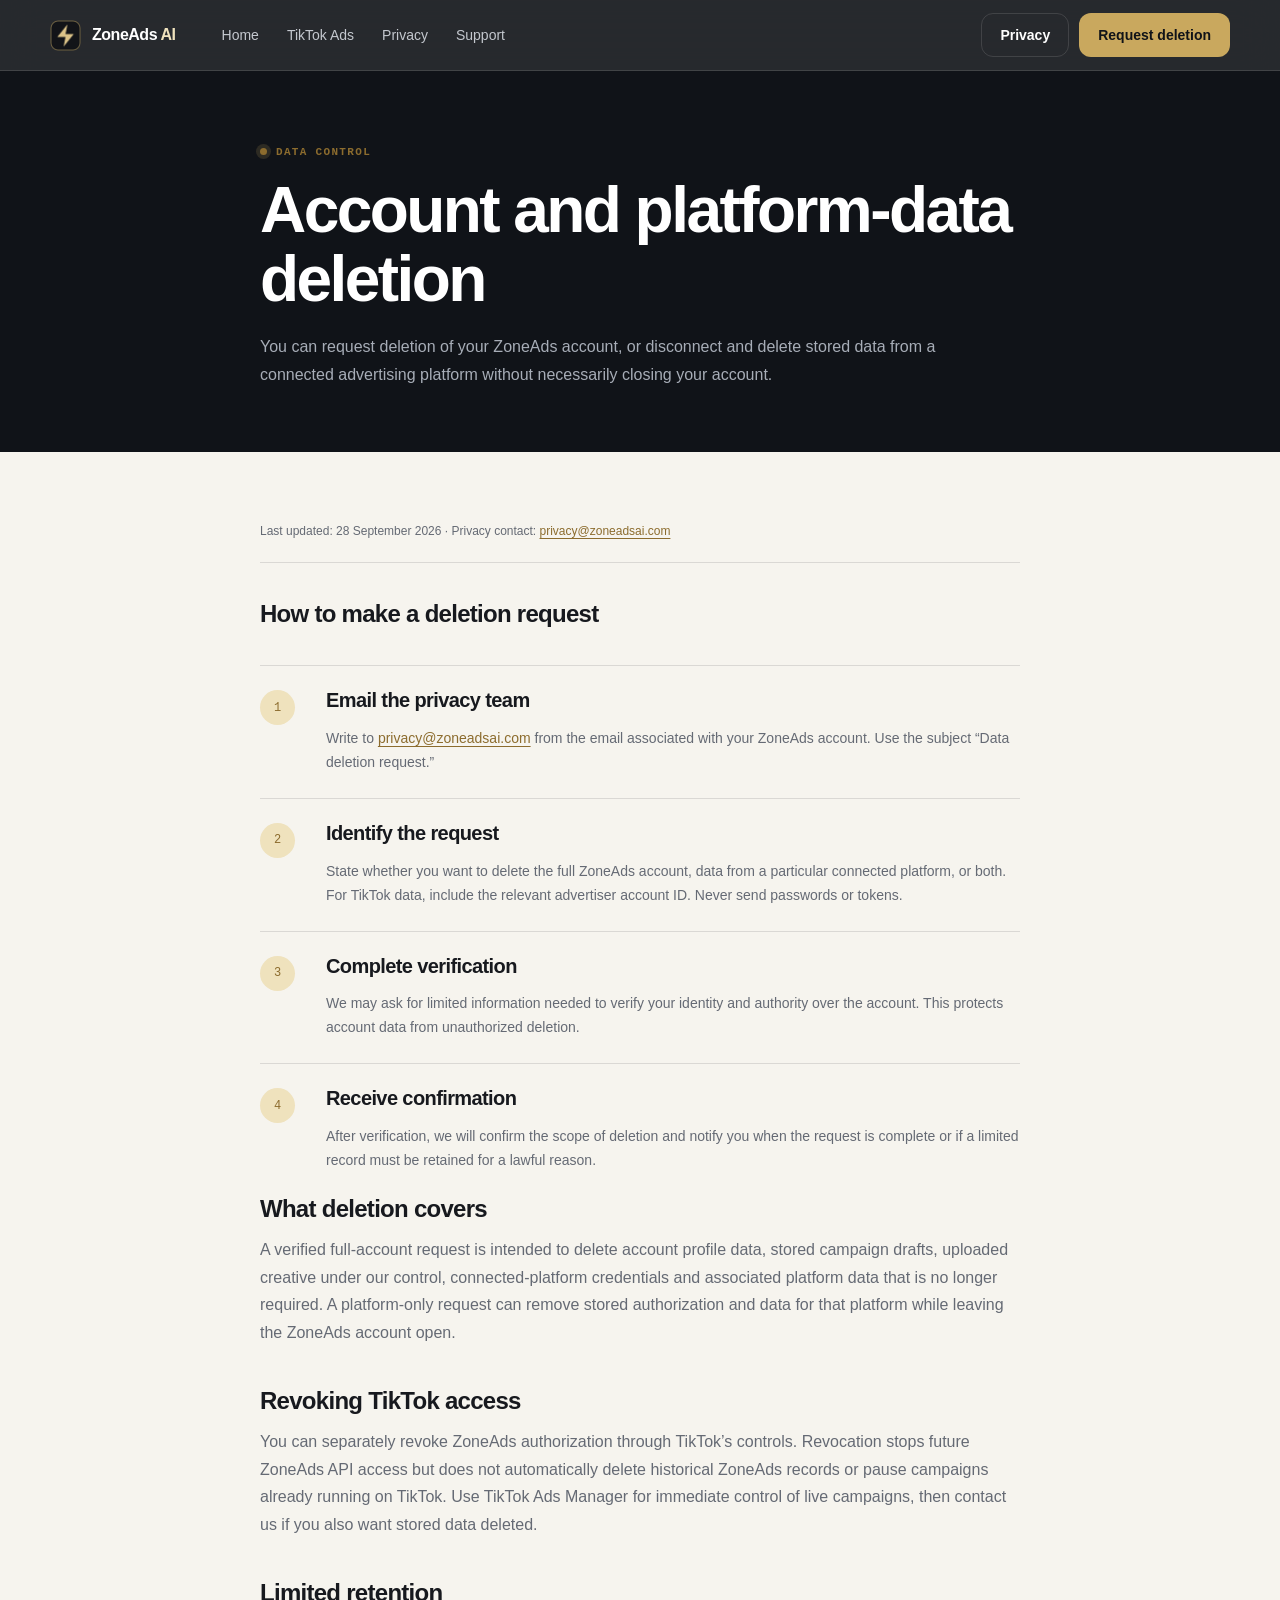
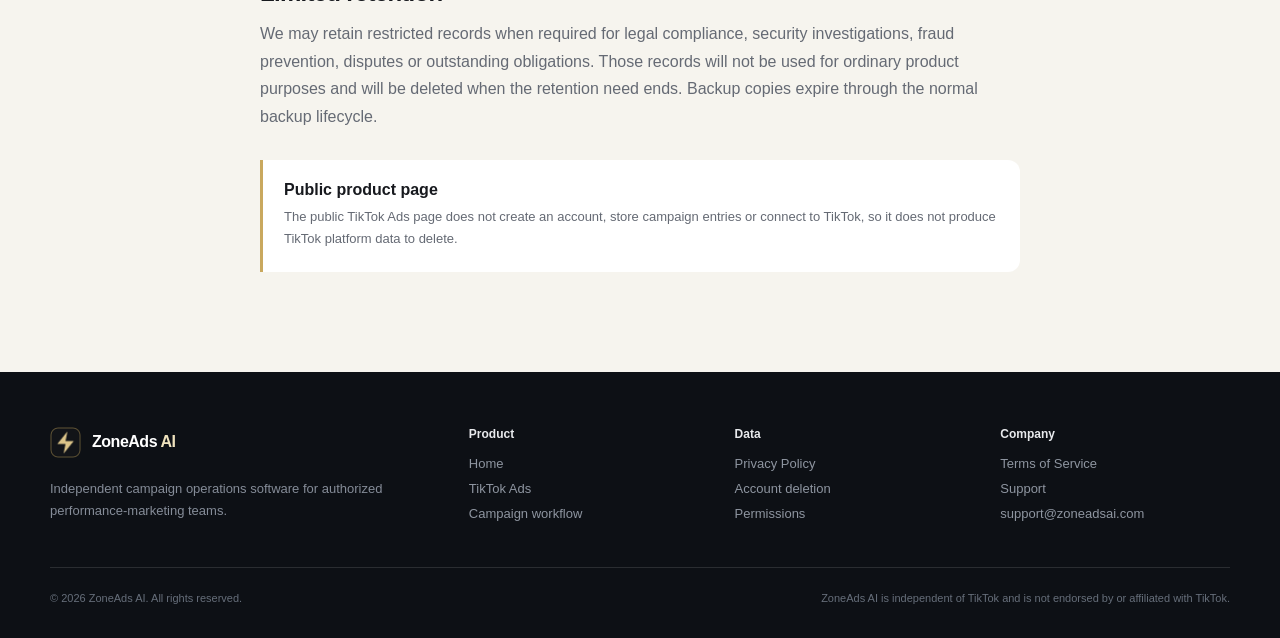
==== account-deletion/index.html @ 2f79654d "Rebuild public site and TikTok Ads integration page" ====
<!doctype html>
<html lang="en">
<head>
  <meta charset="utf-8">
  <meta name="viewport" content="width=device-width, initial-scale=1">
  <meta http-equiv="Content-Security-Policy" content="default-src 'self'; base-uri 'self'; form-action 'self' mailto:; img-src 'self' data:; script-src 'self'; style-src 'self'; font-src 'self'; connect-src 'self'; object-src 'none'; upgrade-insecure-requests">
  <meta name="referrer" content="strict-origin-when-cross-origin">
  <title>Account and platform-data deletion — ZoneAds AI</title>
  <meta name="description" content="Instructions for deleting a ZoneAds AI account or requesting deletion of stored connected advertising-platform data.">
  <link rel="canonical" href="./">
  <link rel="icon" href="../favicon.svg" type="image/svg+xml">
  <link rel="stylesheet" href="../styles.css">
  <script src="../app.js" defer></script>
</head>
<body>
  <a class="skip-link" href="#main">Skip to content</a>
  <header class="site-header"><div class="shell nav-wrap"><a class="brand" href="../"><img src="../logo-64.png" alt="" width="31" height="31"><span>ZoneAds <span class="brand-mark">AI</span></span></a><nav class="main-nav" aria-label="Primary navigation"><a href="../">Home</a><a href="../tiktok-ads/">TikTok Ads</a><a href="../privacy.html">Privacy</a><a href="../support/">Support</a></nav><div class="nav-actions"><a class="button button-ghost" href="../privacy.html">Privacy</a><a class="button button-gold" href="mailto:privacy@zoneadsai.com?subject=Data%20deletion%20request">Request deletion</a></div><button class="menu-button" type="button" aria-label="Open navigation" aria-expanded="false" data-menu-button><span></span></button></div><nav class="mobile-nav" aria-label="Mobile navigation" data-mobile-nav><a href="../">Home</a><a href="../tiktok-ads/">TikTok Ads</a><a href="../privacy.html">Privacy</a><a href="../support/">Support</a><a class="button button-gold" href="mailto:privacy@zoneadsai.com?subject=Data%20deletion%20request">Request deletion</a></nav></header>

  <main id="main">
    <header class="page-hero"><div class="narrow"><span class="eyebrow">Data control</span><h1>Account and platform-data deletion</h1><p>You can request deletion of your ZoneAds account, or disconnect and delete stored data from a connected advertising platform without necessarily closing your account.</p></div></header>
    <section class="legal narrow">
      <div class="legal-meta">Last updated: 28 September 2026 · Privacy contact: <a href="mailto:privacy@zoneadsai.com">privacy@zoneadsai.com</a></div>
      <h2>How to make a deletion request</h2>
      <div class="deletion-steps">
        <div class="deletion-step"><div><h2>Email the privacy team</h2><p>Write to <a href="mailto:privacy@zoneadsai.com?subject=Data%20deletion%20request">privacy@zoneadsai.com</a> from the email associated with your ZoneAds account. Use the subject “Data deletion request.”</p></div></div>
        <div class="deletion-step"><div><h2>Identify the request</h2><p>State whether you want to delete the full ZoneAds account, data from a particular connected platform, or both. For TikTok data, include the relevant advertiser account ID. Never send passwords or tokens.</p></div></div>
        <div class="deletion-step"><div><h2>Complete verification</h2><p>We may ask for limited information needed to verify your identity and authority over the account. This protects account data from unauthorized deletion.</p></div></div>
        <div class="deletion-step"><div><h2>Receive confirmation</h2><p>After verification, we will confirm the scope of deletion and notify you when the request is complete or if a limited record must be retained for a lawful reason.</p></div></div>
      </div>

      <section><h2>What deletion covers</h2><p>A verified full-account request is intended to delete account profile data, stored campaign drafts, uploaded creative under our control, connected-platform credentials and associated platform data that is no longer required. A platform-only request can remove stored authorization and data for that platform while leaving the ZoneAds account open.</p></section>
      <section><h2>Revoking TikTok access</h2><p>You can separately revoke ZoneAds authorization through TikTok’s controls. Revocation stops future ZoneAds API access but does not automatically delete historical ZoneAds records or pause campaigns already running on TikTok. Use TikTok Ads Manager for immediate control of live campaigns, then contact us if you also want stored data deleted.</p></section>
      <section><h2>Limited retention</h2><p>We may retain restricted records when required for legal compliance, security investigations, fraud prevention, disputes or outstanding obligations. Those records will not be used for ordinary product purposes and will be deleted when the retention need ends. Backup copies expire through the normal backup lifecycle.</p></section>
      <div class="callout"><strong>Public product page</strong><p>The public TikTok Ads page does not create an account, store campaign entries or connect to TikTok, so it does not produce TikTok platform data to delete.</p></div>
    </section>
  </main>

  <footer class="site-footer"><div class="shell"><div class="footer-top"><div class="footer-intro"><a class="brand" href="../"><img src="../logo-64.png" alt="" width="31" height="31"><span>ZoneAds <span class="brand-mark">AI</span></span></a><p>Independent campaign operations software for authorized performance-marketing teams.</p></div><div class="footer-col"><strong>Product</strong><a href="../">Home</a><a href="../tiktok-ads/">TikTok Ads</a><a href="../tiktok-ads/#workflow">Campaign workflow</a></div><div class="footer-col"><strong>Data</strong><a href="../privacy.html">Privacy Policy</a><a href="./">Account deletion</a><a href="../tiktok-ads/#permissions">Permissions</a></div><div class="footer-col"><strong>Company</strong><a href="../terms.html">Terms of Service</a><a href="../support/">Support</a><a href="mailto:support@zoneadsai.com">support@zoneadsai.com</a></div></div><div class="footer-bottom"><span>© 2026 ZoneAds AI. All rights reserved.</span><span>ZoneAds AI is independent of TikTok and is not endorsed by or affiliated with TikTok.</span></div></div></footer>
</body>
</html>
---- styles.css ----
:root {
  --ink: #101318;
  --ink-soft: #1a1e25;
  --paper: #f6f4ee;
  --paper-2: #ece9e0;
  --white: #ffffff;
  --text: #17191e;
  --muted: #656a74;
  --muted-dark: #a5aab3;
  --line: rgba(16, 19, 24, 0.12);
  --line-dark: rgba(255, 255, 255, 0.12);
  --gold: #c9a85e;
  --gold-dark: #8c6c2e;
  --gold-pale: #efe2bd;
  --green: #5ba977;
  --green-pale: #ddf2e4;
  --red: #d66f66;
  --radius: 20px;
  --shadow: 0 24px 70px rgba(20, 23, 29, 0.12);
  --sans: Inter, ui-sans-serif, -apple-system, BlinkMacSystemFont, "Segoe UI", sans-serif;
  --mono: "SFMono-Regular", Consolas, "Liberation Mono", monospace;
}

*, *::before, *::after { box-sizing: border-box; }
html { scroll-behavior: smooth; scroll-padding-top: 82px; }
body { margin: 0; min-width: 320px; overflow-x: hidden; background: var(--paper); color: var(--text); font-family: var(--sans); -webkit-font-smoothing: antialiased; }
body.menu-open { overflow: hidden; }
a { color: inherit; text-decoration: none; }
button, input, select, textarea { font: inherit; }
button { color: inherit; }
img { display: block; max-width: 100%; }
p { margin: 0; color: var(--muted); line-height: 1.72; }
h1, h2, h3, h4 { margin: 0; letter-spacing: -0.04em; line-height: 1.08; }
ul, ol { margin: 0; padding: 0; }
.skip-link { position: fixed; left: 16px; top: -80px; z-index: 1000; padding: 10px 14px; border-radius: 10px; background: var(--gold); color: var(--ink); font-weight: 750; }
.skip-link:focus { top: 16px; }
.shell { width: min(1180px, calc(100% - 40px)); margin-inline: auto; }
.narrow { width: min(760px, calc(100% - 40px)); margin-inline: auto; }

.site-header { position: sticky; top: 0; z-index: 50; border-bottom: 1px solid var(--line-dark); background: rgba(16, 19, 24, 0.9); backdrop-filter: blur(18px); }
.nav-wrap { min-height: 70px; display: flex; align-items: center; gap: 30px; }
.brand { display: inline-flex; align-items: center; gap: 11px; color: white; font-weight: 780; letter-spacing: -0.03em; }
.brand img { width: 31px; height: 31px; border-radius: 8px; }
.brand-mark { color: var(--gold-pale); }
.main-nav { display: flex; align-items: center; gap: 28px; margin-left: 16px; }
.main-nav a { color: #c4c8cf; font-size: 14px; transition: color .18s ease; }
.main-nav a:hover, .main-nav a[aria-current="page"] { color: white; }
.nav-actions { margin-left: auto; display: flex; align-items: center; gap: 10px; }
.menu-button { display: none; margin-left: auto; width: 42px; height: 42px; border: 1px solid var(--line-dark); border-radius: 12px; background: transparent; color: white; cursor: pointer; }
.menu-button span, .menu-button::before, .menu-button::after { content: ""; display: block; width: 18px; height: 1px; margin: 4px auto; background: currentColor; transition: transform .18s ease, opacity .18s ease; }
.menu-button[aria-expanded="true"] span { opacity: 0; }
.menu-button[aria-expanded="true"]::before { transform: translateY(5px) rotate(45deg); }
.menu-button[aria-expanded="true"]::after { transform: translateY(-5px) rotate(-45deg); }
.mobile-nav { display: none; }

.button { min-height: 44px; display: inline-flex; align-items: center; justify-content: center; gap: 9px; padding: 0 18px; border: 1px solid transparent; border-radius: 12px; font-size: 14px; font-weight: 730; cursor: pointer; transition: transform .18s ease, background .18s ease, border-color .18s ease; }
.button:hover { transform: translateY(-1px); }
.button-gold { background: var(--gold); color: var(--ink); }
.button-gold:hover { background: #dbbd77; }
.button-dark { background: var(--ink); color: white; }
.button-light { background: white; color: var(--ink); border-color: var(--line); }
.button-ghost { background: transparent; color: white; border-color: var(--line-dark); }
.button-text { min-height: auto; padding: 0; border: 0; border-radius: 0; color: var(--gold-dark); }
.button[disabled] { cursor: not-allowed; opacity: .55; transform: none; }
.arrow { font-size: 17px; line-height: 1; }

.eyebrow { display: inline-flex; align-items: center; gap: 9px; color: var(--gold-dark); font-family: var(--mono); font-size: 11px; font-weight: 700; letter-spacing: .12em; text-transform: uppercase; }
.eyebrow::before { content: ""; width: 7px; height: 7px; border-radius: 99px; background: currentColor; box-shadow: 0 0 0 4px rgba(201, 168, 94, .16); }
.dark .eyebrow, .hero .eyebrow { color: var(--gold-pale); }
.hero { position: relative; overflow: hidden; background: var(--ink); color: white; }
.hero::before { content: ""; position: absolute; inset: 0; pointer-events: none; background: radial-gradient(circle at 76% 16%, rgba(201,168,94,.17), transparent 31%), linear-gradient(rgba(255,255,255,.035) 1px, transparent 1px), linear-gradient(90deg, rgba(255,255,255,.035) 1px, transparent 1px); background-size: auto, 52px 52px, 52px 52px; mask-image: linear-gradient(to bottom, black, transparent 92%); }
.hero-grid { position: relative; display: grid; grid-template-columns: .94fr 1.06fr; gap: 64px; align-items: center; padding: 92px 0 104px; }
.hero-copy { min-width: 0; }
.hero-copy h1 { margin-top: 20px; max-width: 660px; font-size: clamp(48px, 6.3vw, 78px); font-weight: 690; }
.hero-copy h1 span { color: var(--gold-pale); }
.hero-copy > p { max-width: 620px; margin-top: 25px; color: #b9bec7; font-size: 17px; }
.hero-actions { display: flex; flex-wrap: wrap; gap: 12px; margin-top: 32px; }
.microcopy { display: flex; align-items: flex-start; gap: 9px; margin-top: 22px; color: #8f96a2; font-size: 12px; line-height: 1.6; }
.microcopy::before { content: ""; width: 7px; height: 7px; margin-top: 6px; flex: 0 0 auto; border-radius: 50%; background: var(--green); box-shadow: 0 0 0 4px rgba(91,169,119,.12); }

.app-frame { overflow: hidden; border: 1px solid rgba(255,255,255,.14); border-radius: 24px; background: #0b0e13; box-shadow: 0 40px 100px rgba(0,0,0,.38); }
.app-bar { min-height: 52px; display: flex; align-items: center; gap: 9px; padding: 0 16px; border-bottom: 1px solid rgba(255,255,255,.09); color: #8f96a2; font: 11px var(--mono); }
.app-dots { display: flex; gap: 6px; margin-right: 8px; }
.app-dots i { width: 7px; height: 7px; border-radius: 50%; background: #3a404b; }
.app-state { margin-left: auto; display: inline-flex; align-items: center; gap: 7px; color: #cfd3da; }
.app-state::before { content: ""; width: 6px; height: 6px; border-radius: 50%; background: var(--green); }
.app-body { display: grid; grid-template-columns: 128px 1fr; min-height: 430px; }
.app-sidebar { padding: 18px 12px; border-right: 1px solid rgba(255,255,255,.08); }
.app-sidebar span { display: block; margin-bottom: 8px; padding: 10px 11px; border-radius: 8px; color: #69717e; font-size: 11px; }
.app-sidebar span.active { background: rgba(201,168,94,.12); color: var(--gold-pale); }
.app-main { min-width: 0; padding: 20px; }
.app-title { display: flex; align-items: end; justify-content: space-between; gap: 14px; }
.app-title strong { display: block; color: #f4f5f6; font-size: 17px; }
.app-title small { display: block; margin-top: 5px; color: #747b87; font-size: 10px; }
.chip { display: inline-flex; align-items: center; padding: 6px 9px; border: 1px solid rgba(255,255,255,.1); border-radius: 99px; color: #abb1bb; font: 9px var(--mono); }
.metric-grid { display: grid; grid-template-columns: repeat(3, 1fr); gap: 10px; margin-top: 18px; }
.metric { padding: 13px; border: 1px solid rgba(255,255,255,.08); border-radius: 12px; background: #11151b; }
.metric small { color: #6e7682; font-size: 9px; text-transform: uppercase; letter-spacing: .08em; }
.metric strong { display: block; margin-top: 7px; color: white; font: 17px var(--mono); }
.metric em { display: block; margin-top: 4px; color: var(--green); font: normal 9px var(--mono); }
.app-table { margin-top: 14px; overflow: hidden; border: 1px solid rgba(255,255,255,.08); border-radius: 13px; }
.app-row { display: grid; grid-template-columns: 1.3fr .7fr .55fr .5fr; gap: 10px; align-items: center; min-height: 52px; padding: 0 13px; border-top: 1px solid rgba(255,255,255,.06); color: #b7bdc6; font-size: 10px; }
.app-row:first-child { border-top: 0; background: rgba(255,255,255,.025); color: #68707b; text-transform: uppercase; font-size: 8px; letter-spacing: .08em; }
.app-row strong { color: #e4e6e9; font-size: 10px; }
.status { display: inline-flex; width: fit-content; align-items: center; gap: 6px; color: #a9cfb4; }
.status::before { content: ""; width: 5px; height: 5px; border-radius: 50%; background: var(--green); }

.section { padding: 100px 0; }
.section-sm { padding: 72px 0; }
.section-white { background: var(--white); }
.section-dark { background: var(--ink); color: white; }
.section-border { border-top: 1px solid var(--line); border-bottom: 1px solid var(--line); }
.section-head { display: grid; grid-template-columns: .55fr 1fr; gap: 48px; align-items: start; }
.section-head h2 { max-width: 760px; font-size: clamp(36px, 5vw, 58px); font-weight: 670; }
.section-head p { max-width: 650px; margin-top: 18px; font-size: 16px; }
.dark p, .section-dark p { color: var(--muted-dark); }
.feature-grid { display: grid; grid-template-columns: repeat(3, 1fr); gap: 18px; margin-top: 46px; }
.feature-grid-four { grid-template-columns: repeat(2, 1fr); }
.feature-card { min-height: 285px; display: flex; flex-direction: column; padding: 28px; border: 1px solid var(--line); border-radius: var(--radius); background: rgba(255,255,255,.56); }
.feature-card.dark-card { border-color: var(--line-dark); background: rgba(255,255,255,.035); }
.feature-number { color: var(--gold-dark); font: 11px var(--mono); }
.dark-card .feature-number { color: var(--gold-pale); }
.feature-card h3 { margin-top: 54px; font-size: 23px; }
.feature-card p { margin-top: 15px; font-size: 14px; }
.feature-link { margin-top: auto; padding-top: 22px; color: var(--gold-dark); font-size: 13px; font-weight: 740; }
.dark-card .feature-link { color: var(--gold-pale); }

.split { display: grid; grid-template-columns: 1fr 1fr; gap: 70px; align-items: center; }
.split-copy h2 { margin-top: 16px; font-size: clamp(36px, 5vw, 56px); }
.split-copy > p { margin-top: 22px; font-size: 16px; }
.check-list { margin-top: 28px; list-style: none; }
.check-list li { position: relative; padding: 16px 0 16px 31px; border-top: 1px solid var(--line); color: #343841; font-size: 14px; line-height: 1.55; }
.check-list li::before { content: "✓"; position: absolute; left: 0; color: var(--gold-dark); font-weight: 900; }
.section-dark .check-list li { border-color: var(--line-dark); color: #d1d5db; }
.section-dark .check-list li::before { color: var(--gold-pale); }
.workflow { counter-reset: step; margin-top: 48px; border-top: 1px solid var(--line); }
.workflow-item { counter-increment: step; display: grid; grid-template-columns: 64px .75fr 1fr; gap: 28px; align-items: start; padding: 30px 0; border-bottom: 1px solid var(--line); }
.workflow-item::before { content: "0" counter(step); color: var(--gold-dark); font: 12px var(--mono); }
.workflow-item h3 { font-size: 22px; }
.workflow-item p { font-size: 14px; }
.trust-strip { display: grid; grid-template-columns: repeat(4, 1fr); border: 1px solid var(--line); border-radius: var(--radius); background: white; overflow: hidden; }
.trust-item { min-height: 150px; padding: 25px; border-left: 1px solid var(--line); }
.trust-item:first-child { border-left: 0; }
.trust-item strong { display: block; margin-top: 22px; font-size: 16px; }
.trust-item small { display: block; margin-top: 8px; color: var(--muted); line-height: 1.55; }
.trust-icon { color: var(--gold-dark); font: 14px var(--mono); }
.cta-card { display: grid; grid-template-columns: 1fr auto; gap: 30px; align-items: center; padding: 42px; border: 1px solid var(--line-dark); border-radius: 26px; background: linear-gradient(135deg, #171b22, #0e1116); color: white; box-shadow: var(--shadow); }
.cta-card h2 { font-size: clamp(30px, 4vw, 46px); }
.cta-card p { max-width: 650px; margin-top: 13px; color: #a6acb5; }

.site-footer { padding: 55px 0 34px; background: #0d1015; color: white; }
.footer-top { display: grid; grid-template-columns: 1.25fr repeat(3, .75fr); gap: 36px; }
.footer-intro p { max-width: 340px; margin-top: 16px; color: #858c98; font-size: 13px; }
.footer-col strong { display: block; margin-bottom: 15px; color: #e8eaed; font-size: 12px; }
.footer-col a { display: block; margin-top: 10px; color: #8e95a0; font-size: 13px; }
.footer-col a:hover { color: white; }
.footer-bottom { display: flex; justify-content: space-between; gap: 20px; margin-top: 44px; padding-top: 24px; border-top: 1px solid var(--line-dark); color: #666e7a; font-size: 11px; }

.integration-hero .hero-grid { grid-template-columns: 1.02fr .98fr; padding: 84px 0 94px; }
.integration-hero .hero-copy h1 { font-size: clamp(45px, 5.7vw, 70px); }
.notice { display: flex; gap: 12px; margin-top: 24px; padding: 14px 16px; border: 1px solid rgba(201,168,94,.28); border-radius: 13px; background: rgba(201,168,94,.08); color: #c8ccd3; font-size: 12px; line-height: 1.55; }
.notice strong { color: var(--gold-pale); }
.notice::before { content: "i"; width: 19px; height: 19px; flex: 0 0 auto; display: grid; place-items: center; border: 1px solid var(--gold); border-radius: 50%; color: var(--gold-pale); font: 11px var(--mono); }
.campaign-card { width: 100%; min-width: 0; padding: 22px; border: 1px solid rgba(255,255,255,.13); border-radius: 24px; background: #0c1016; box-shadow: 0 36px 90px rgba(0,0,0,.4); }
.campaign-card-head { display: flex; align-items: center; justify-content: space-between; padding-bottom: 17px; border-bottom: 1px solid var(--line-dark); }
.campaign-card-head strong { font-size: 13px; }
.campaign-card-head span { color: var(--gold-pale); font: 9px var(--mono); }
.campaign-progress { display: grid; grid-template-columns: repeat(4, 1fr); gap: 7px; margin-top: 18px; }
.campaign-progress i { height: 3px; border-radius: 99px; background: #252b34; }
.campaign-progress i.done { background: var(--gold); }
.campaign-field { margin-top: 16px; padding: 13px 14px; border: 1px solid rgba(255,255,255,.09); border-radius: 11px; background: #121720; }
.campaign-field small { display: block; color: #687180; font-size: 9px; text-transform: uppercase; letter-spacing: .1em; }
.campaign-field strong { display: block; margin-top: 7px; color: #e8e9ec; font-size: 12px; }
.campaign-field-row { display: grid; grid-template-columns: 1fr 1fr; gap: 10px; }
.campaign-review { display: flex; justify-content: space-between; gap: 16px; align-items: center; margin-top: 17px; padding-top: 17px; border-top: 1px solid var(--line-dark); }
.campaign-review small { max-width: 250px; color: #777f8b; line-height: 1.5; }

.demo-shell { display: grid; grid-template-columns: 250px 1fr; margin-top: 48px; overflow: hidden; border: 1px solid var(--line); border-radius: 24px; background: white; box-shadow: var(--shadow); }
.demo-steps { padding: 22px; border-right: 1px solid var(--line); background: #f1eee6; }
.demo-steps h3 { margin-bottom: 17px; font-size: 13px; }
.demo-step { width: 100%; display: flex; align-items: center; gap: 10px; padding: 13px 12px; border: 0; border-radius: 10px; background: transparent; text-align: left; color: var(--muted); cursor: pointer; }
.demo-step span { width: 24px; height: 24px; display: grid; place-items: center; flex: 0 0 auto; border: 1px solid var(--line); border-radius: 50%; font: 10px var(--mono); }
.demo-step.active { background: white; color: var(--text); box-shadow: 0 6px 20px rgba(20,23,29,.06); }
.demo-step.active span { border-color: var(--gold); background: var(--gold-pale); color: var(--gold-dark); }
.demo-note { margin-top: 24px; padding: 13px; border: 1px solid var(--line); border-radius: 10px; color: var(--muted); font-size: 11px; line-height: 1.55; }
.demo-stage { min-width: 0; padding: 34px; }
.demo-panel { display: none; }
.demo-panel.active { display: block; animation: fade-in .2s ease; }
@keyframes fade-in { from { opacity: 0; transform: translateY(4px); } }
.demo-panel h3 { font-size: 26px; }
.demo-panel > p { max-width: 650px; margin-top: 10px; font-size: 14px; }
.form-grid { display: grid; grid-template-columns: 1fr 1fr; gap: 16px; margin-top: 27px; }
.form-field { display: grid; gap: 7px; }
.form-field.wide { grid-column: 1 / -1; }
.form-field label { color: #3e434c; font-size: 12px; font-weight: 730; }
.form-field input, .form-field select, .form-field textarea { width: 100%; min-height: 46px; padding: 11px 13px; border: 1px solid var(--line); border-radius: 10px; outline: 0; background: #faf9f6; color: var(--text); }
.form-field textarea { min-height: 110px; resize: vertical; }
.form-field input:focus, .form-field select:focus, .form-field textarea:focus { border-color: var(--gold-dark); box-shadow: 0 0 0 3px rgba(201,168,94,.14); }
.file-tile { display: grid; grid-template-columns: 86px 1fr auto; gap: 16px; align-items: center; margin-top: 26px; padding: 15px; border: 1px solid var(--line); border-radius: 14px; }
.file-thumb { aspect-ratio: 9 / 12; display: grid; place-items: center; border-radius: 9px; background: linear-gradient(145deg, #202733, #11151c); color: var(--gold-pale); font: 11px var(--mono); }
.file-tile strong { font-size: 14px; }
.file-tile p { margin-top: 5px; font-size: 11px; }
.file-tile .chip { border-color: var(--line); color: var(--muted); }
.review-list { margin-top: 24px; overflow: hidden; border: 1px solid var(--line); border-radius: 14px; }
.review-row { display: grid; grid-template-columns: .8fr 1.2fr; gap: 18px; padding: 15px 17px; border-top: 1px solid var(--line); font-size: 13px; }
.review-row:first-child { border-top: 0; }
.review-row span { color: var(--muted); }
.review-row strong { font-weight: 700; }
.demo-actions { display: flex; justify-content: space-between; gap: 12px; margin-top: 27px; }
.demo-result { display: none; margin-top: 18px; padding: 15px 17px; border: 1px solid #abd0b7; border-radius: 12px; background: var(--green-pale); color: #2b6340; font-size: 13px; line-height: 1.55; }
.demo-result.show { display: block; }
.permission-grid { display: grid; grid-template-columns: repeat(2, 1fr); gap: 16px; margin-top: 38px; }
.permission-card { padding: 24px; border: 1px solid var(--line); border-radius: 16px; background: white; }
.permission-card strong { display: block; font-size: 16px; }
.permission-card p { margin-top: 10px; font-size: 13px; }
.permission-card code { display: inline-block; margin-top: 17px; padding: 6px 8px; border-radius: 7px; background: var(--paper-2); color: var(--gold-dark); font: 10px var(--mono); }
.faq { margin-top: 38px; border-top: 1px solid var(--line); }
.faq details { border-bottom: 1px solid var(--line); }
.faq summary { position: relative; padding: 24px 44px 24px 0; cursor: pointer; font-weight: 740; list-style: none; }
.faq summary::-webkit-details-marker { display: none; }
.faq summary::after { content: "+"; position: absolute; right: 4px; top: 23px; color: var(--gold-dark); font-size: 20px; font-weight: 400; }
.faq details[open] summary::after { content: "−"; }
.faq details p { max-width: 820px; padding: 0 40px 24px 0; font-size: 14px; }

.page-hero { padding: 70px 0 64px; background: var(--ink); color: white; }
.page-hero h1 { max-width: 770px; margin-top: 17px; font-size: clamp(40px, 6vw, 64px); }
.page-hero p { max-width: 700px; margin-top: 19px; color: #a7adb7; }
.legal { padding: 72px 0 100px; }
.legal-meta { margin-bottom: 38px; padding-bottom: 24px; border-bottom: 1px solid var(--line); color: var(--muted); font-size: 12px; }
.legal section { scroll-margin-top: 100px; margin-top: 42px; }
.legal section:first-of-type { margin-top: 0; }
.legal h2 { margin-bottom: 14px; font-size: 24px; letter-spacing: -0.03em; }
.legal p + p { margin-top: 13px; }
.legal ul { margin: 14px 0 0 20px; color: var(--muted); }
.legal li { margin-top: 9px; padding-left: 5px; line-height: 1.65; }
.legal a { color: var(--gold-dark); text-decoration: underline; text-underline-offset: 3px; }
.support-grid { display: grid; grid-template-columns: repeat(2, 1fr); gap: 18px; margin-top: 40px; }
.support-card { min-height: 230px; display: flex; flex-direction: column; padding: 27px; border: 1px solid var(--line); border-radius: var(--radius); background: white; }
.support-card small { color: var(--gold-dark); font: 10px var(--mono); text-transform: uppercase; letter-spacing: .1em; }
.support-card h2 { margin-top: 34px; font-size: 23px; }
.support-card p { margin-top: 12px; font-size: 13px; }
.support-card .button-text { width: fit-content; margin-top: auto; padding-top: 22px; }
.deletion-steps { counter-reset: delete-step; margin-top: 38px; }
.deletion-step { counter-increment: delete-step; display: grid; grid-template-columns: 48px 1fr; gap: 18px; padding: 24px 0; border-top: 1px solid var(--line); }
.deletion-step::before { content: counter(delete-step); width: 35px; height: 35px; display: grid; place-items: center; border-radius: 50%; background: var(--gold-pale); color: var(--gold-dark); font: 12px var(--mono); }
.deletion-step h2 { font-size: 20px; }
.deletion-step p { margin-top: 8px; font-size: 14px; }
.callout { margin-top: 30px; padding: 21px; border-left: 3px solid var(--gold); border-radius: 0 12px 12px 0; background: white; }
.callout strong { display: block; }
.callout p { margin-top: 7px; font-size: 13px; }

.rv { opacity: 0; transform: translateY(10px); transition: opacity .55s ease, transform .55s ease; }
.rv.in { opacity: 1; transform: none; }
@media (prefers-reduced-motion: reduce) { html { scroll-behavior: auto; } .rv { opacity: 1; transform: none; transition: none; } .button { transition: none; } }

@media (max-width: 960px) {
  .main-nav, .nav-actions { display: none; }
  .menu-button { display: block; }
  .mobile-nav { position: fixed; inset: 70px 0 auto; display: grid; visibility: hidden; opacity: 0; padding: 12px 20px 22px; border-bottom: 1px solid var(--line-dark); background: #101318; transform: translateY(-8px); transition: .18s ease; }
  .mobile-nav.open { visibility: visible; opacity: 1; transform: none; }
  .mobile-nav a { padding: 14px 0; border-bottom: 1px solid var(--line-dark); color: #d0d4da; }
  .mobile-nav .button { margin-top: 16px; border-bottom: 0; }
  .hero-grid, .integration-hero .hero-grid, .split { min-width: 0; grid-template-columns: minmax(0, 1fr); }
  .hero-grid { gap: 54px; padding-top: 72px; }
  .hero-copy { max-width: 760px; }
  .app-frame, .campaign-card { max-width: 720px; }
  .section-head { grid-template-columns: 1fr; gap: 19px; }
  .feature-grid { grid-template-columns: 1fr 1fr; }
  .trust-strip { grid-template-columns: 1fr 1fr; }
  .trust-item:nth-child(3) { border-left: 0; border-top: 1px solid var(--line); }
  .trust-item:nth-child(4) { border-top: 1px solid var(--line); }
  .footer-top { grid-template-columns: 1.4fr 1fr 1fr; }
  .footer-intro { grid-column: 1 / -1; }
}

@media (max-width: 700px) {
  .shell, .narrow { width: min(100% - 28px, 1180px); }
  .hero-grid { padding: 58px 0 74px; }
  .hero-copy h1 { font-size: 45px; }
  .hero-copy > p { font-size: 15px; }
  .section { padding: 74px 0; }
  .section-sm { padding: 56px 0; }
  .section-head h2, .split-copy h2 { font-size: 37px; }
  .feature-grid, .permission-grid, .support-grid { grid-template-columns: 1fr; }
  .feature-card { min-height: 240px; }
  .workflow-item { grid-template-columns: 45px 1fr; }
  .workflow-item p { grid-column: 2; }
  .trust-strip { grid-template-columns: 1fr; }
  .trust-item { min-height: 125px; border-left: 0; border-top: 1px solid var(--line); }
  .trust-item:first-child { border-top: 0; }
  .cta-card { grid-template-columns: 1fr; padding: 29px; }
  .footer-top { grid-template-columns: 1fr 1fr; }
  .footer-intro { grid-column: 1 / -1; }
  .footer-bottom { flex-direction: column; }
  .app-body { grid-template-columns: 1fr; min-height: auto; }
  .app-sidebar { display: none; }
  .app-main { padding: 15px; }
  .metric-grid { grid-template-columns: 1fr 1fr; }
  .metric:last-child { grid-column: 1 / -1; }
  .app-row { grid-template-columns: 1fr .65fr .55fr; }
  .app-row > :nth-child(4) { display: none; }
  .campaign-field-row { grid-template-columns: 1fr; }
  .campaign-card-head { flex-wrap: wrap; gap: 8px; }
  .campaign-review { flex-wrap: wrap; }
  .demo-shell { grid-template-columns: 1fr; }
  .demo-steps { border-right: 0; border-bottom: 1px solid var(--line); }
  .demo-steps h3, .demo-note { display: none; }
  .demo-step { display: none; }
  .demo-step.active { display: flex; }
  .demo-stage { padding: 24px 18px; }
  .form-grid { grid-template-columns: 1fr; }
  .form-field.wide { grid-column: auto; }
  .file-tile { grid-template-columns: 65px 1fr; }
  .file-tile .chip { grid-column: 2; width: fit-content; }
  .review-row { grid-template-columns: 1fr; gap: 5px; }
  .demo-actions { flex-wrap: wrap; }
}
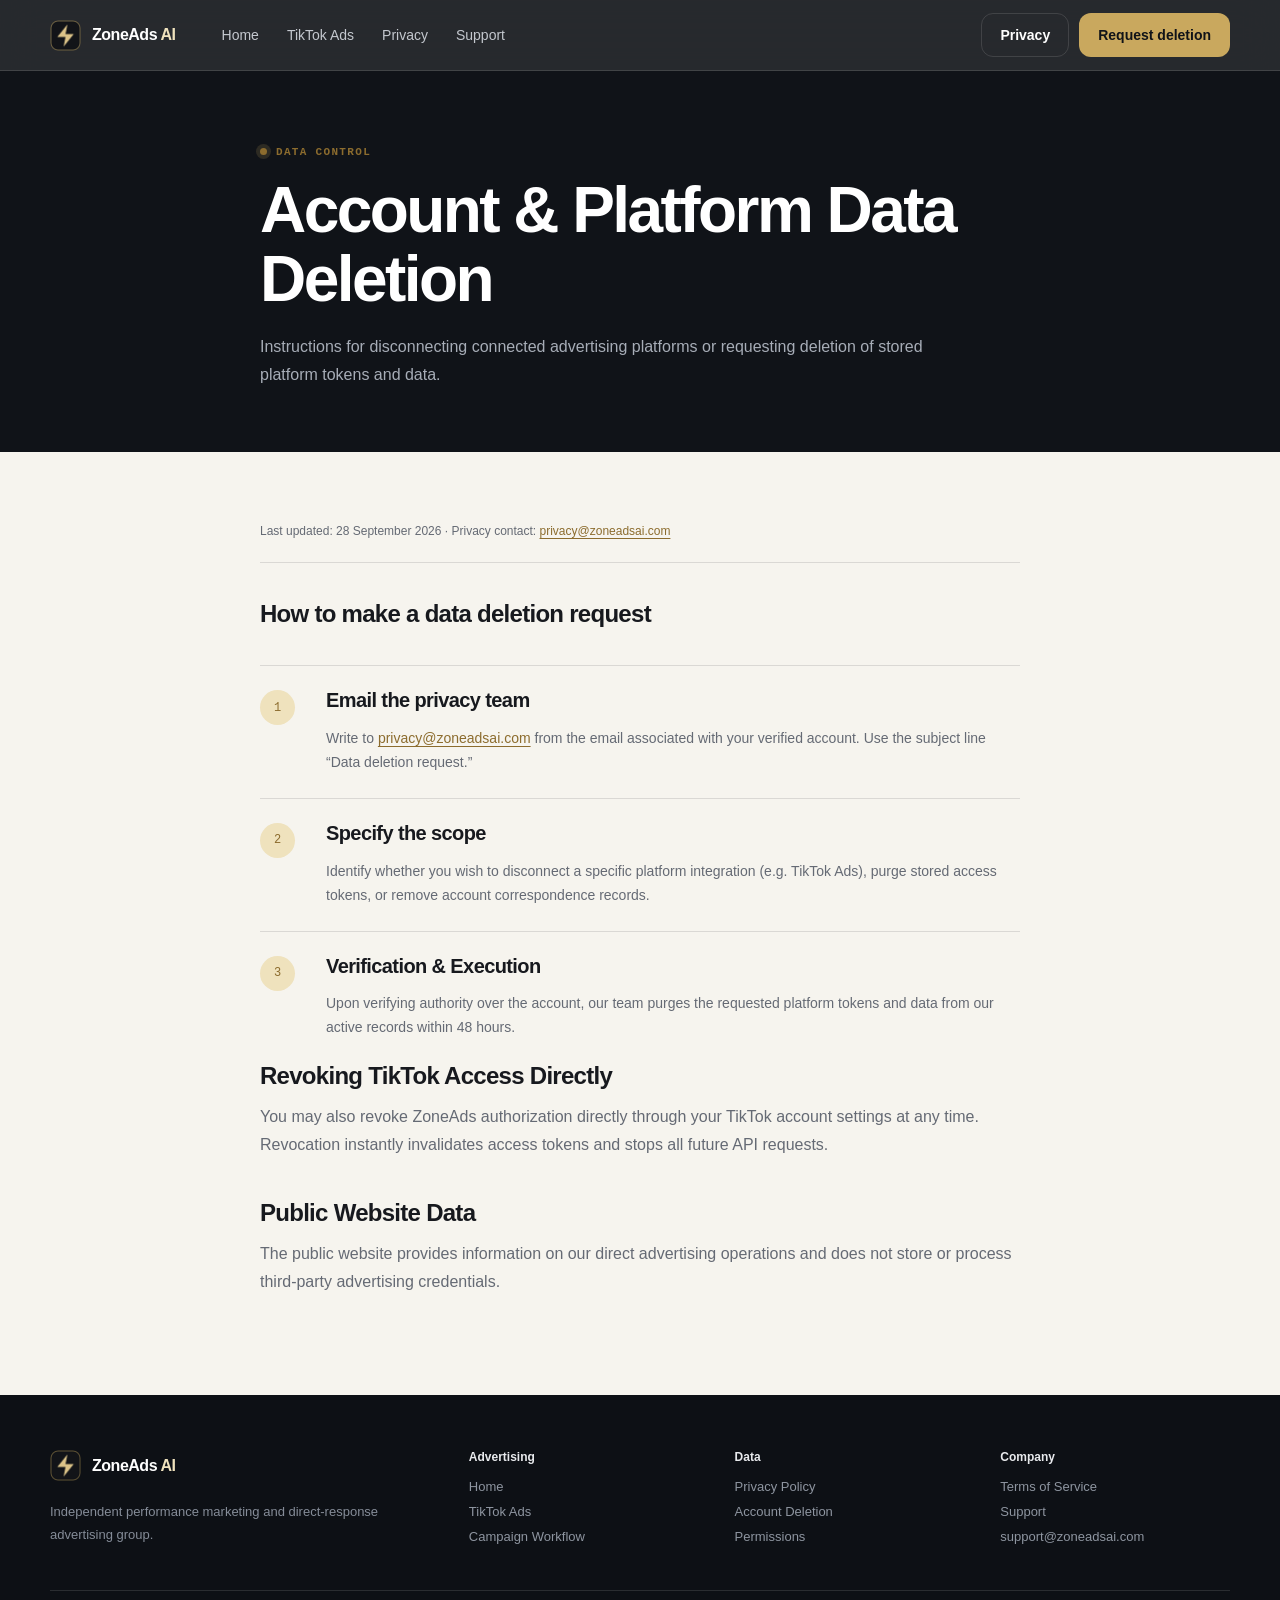
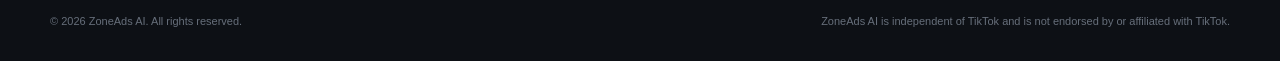
==== commit ae604b03: "Position ZoneAds as direct performance marketing advertiser and align with Taghal structure" ====
--- a/account-deletion/index.html
+++ b/account-deletion/index.html
@@ -3,10 +3,10 @@
 <head>
   <meta charset="utf-8">
   <meta name="viewport" content="width=device-width, initial-scale=1">
-  <meta http-equiv="Content-Security-Policy" content="default-src 'self'; base-uri 'self'; form-action 'self' mailto:; img-src 'self' data:; script-src 'self'; style-src 'self'; font-src 'self'; connect-src 'self'; object-src 'none'; upgrade-insecure-requests">
+  <meta http-equiv="Content-Security-Policy" content="default-src 'self'; base-uri 'self'; form-action 'self' mailto:; img-src 'self' data: https:; script-src 'self' 'unsafe-inline'; style-src 'self' 'unsafe-inline'; font-src 'self' data:; connect-src 'self' https://*.tiktok.com; object-src 'none'; upgrade-insecure-requests">
   <meta name="referrer" content="strict-origin-when-cross-origin">
-  <title>Account and platform-data deletion — ZoneAds AI</title>
-  <meta name="description" content="Instructions for deleting a ZoneAds AI account or requesting deletion of stored connected advertising-platform data.">
+  <title>Account and platform-data deletion — ZoneAds</title>
+  <meta name="description" content="Instructions for disconnecting or requesting deletion of stored connected advertising-platform data with ZoneAds.">
   <link rel="canonical" href="./">
   <link rel="icon" href="../favicon.svg" type="image/svg+xml">
   <link rel="stylesheet" href="../styles.css">
@@ -14,27 +14,113 @@
 </head>
 <body>
   <a class="skip-link" href="#main">Skip to content</a>
-  <header class="site-header"><div class="shell nav-wrap"><a class="brand" href="../"><img src="../logo-64.png" alt="" width="31" height="31"><span>ZoneAds <span class="brand-mark">AI</span></span></a><nav class="main-nav" aria-label="Primary navigation"><a href="../">Home</a><a href="../tiktok-ads/">TikTok Ads</a><a href="../privacy.html">Privacy</a><a href="../support/">Support</a></nav><div class="nav-actions"><a class="button button-ghost" href="../privacy.html">Privacy</a><a class="button button-gold" href="mailto:privacy@zoneadsai.com?subject=Data%20deletion%20request">Request deletion</a></div><button class="menu-button" type="button" aria-label="Open navigation" aria-expanded="false" data-menu-button><span></span></button></div><nav class="mobile-nav" aria-label="Mobile navigation" data-mobile-nav><a href="../">Home</a><a href="../tiktok-ads/">TikTok Ads</a><a href="../privacy.html">Privacy</a><a href="../support/">Support</a><a class="button button-gold" href="mailto:privacy@zoneadsai.com?subject=Data%20deletion%20request">Request deletion</a></nav></header>
+  <header class="site-header">
+    <div class="shell nav-wrap">
+      <a class="brand" href="../">
+        <img src="../logo-64.png" alt="" width="31" height="31">
+        <span>ZoneAds <span class="brand-mark">AI</span></span>
+      </a>
+      <nav class="main-nav" aria-label="Primary navigation">
+        <a href="../">Home</a>
+        <a href="../tiktok-ads/">TikTok Ads</a>
+        <a href="../privacy.html">Privacy</a>
+        <a href="../support/">Support</a>
+      </nav>
+      <div class="nav-actions">
+        <a class="button button-ghost" href="../privacy.html">Privacy</a>
+        <a class="button button-gold" href="mailto:privacy@zoneadsai.com?subject=Data%20deletion%20request">Request deletion</a>
+      </div>
+      <button class="menu-button" type="button" aria-label="Open navigation" aria-expanded="false" data-menu-button><span></span></button>
+    </div>
+    <nav class="mobile-nav" aria-label="Mobile navigation" data-mobile-nav>
+      <a href="../">Home</a>
+      <a href="../tiktok-ads/">TikTok Ads</a>
+      <a href="../privacy.html">Privacy</a>
+      <a href="../support/">Support</a>
+      <a class="button button-gold" href="mailto:privacy@zoneadsai.com?subject=Data%20deletion%20request">Request deletion</a>
+    </nav>
+  </header>
 
   <main id="main">
-    <header class="page-hero"><div class="narrow"><span class="eyebrow">Data control</span><h1>Account and platform-data deletion</h1><p>You can request deletion of your ZoneAds account, or disconnect and delete stored data from a connected advertising platform without necessarily closing your account.</p></div></header>
+    <header class="page-hero">
+      <div class="narrow">
+        <span class="eyebrow">Data Control</span>
+        <h1>Account & Platform Data Deletion</h1>
+        <p>Instructions for disconnecting connected advertising platforms or requesting deletion of stored platform tokens and data.</p>
+      </div>
+    </header>
+
     <section class="legal narrow">
       <div class="legal-meta">Last updated: 28 September 2026 · Privacy contact: <a href="mailto:privacy@zoneadsai.com">privacy@zoneadsai.com</a></div>
-      <h2>How to make a deletion request</h2>
+
+      <h2>How to make a data deletion request</h2>
       <div class="deletion-steps">
-        <div class="deletion-step"><div><h2>Email the privacy team</h2><p>Write to <a href="mailto:privacy@zoneadsai.com?subject=Data%20deletion%20request">privacy@zoneadsai.com</a> from the email associated with your ZoneAds account. Use the subject “Data deletion request.”</p></div></div>
-        <div class="deletion-step"><div><h2>Identify the request</h2><p>State whether you want to delete the full ZoneAds account, data from a particular connected platform, or both. For TikTok data, include the relevant advertiser account ID. Never send passwords or tokens.</p></div></div>
-        <div class="deletion-step"><div><h2>Complete verification</h2><p>We may ask for limited information needed to verify your identity and authority over the account. This protects account data from unauthorized deletion.</p></div></div>
-        <div class="deletion-step"><div><h2>Receive confirmation</h2><p>After verification, we will confirm the scope of deletion and notify you when the request is complete or if a limited record must be retained for a lawful reason.</p></div></div>
+        <div class="deletion-step">
+          <div>
+            <h2>Email the privacy team</h2>
+            <p>Write to <a href="mailto:privacy@zoneadsai.com?subject=Data%20deletion%20request">privacy@zoneadsai.com</a> from the email associated with your verified account. Use the subject line “Data deletion request.”</p>
+          </div>
+        </div>
+        <div class="deletion-step">
+          <div>
+            <h2>Specify the scope</h2>
+            <p>Identify whether you wish to disconnect a specific platform integration (e.g. TikTok Ads), purge stored access tokens, or remove account correspondence records.</p>
+          </div>
+        </div>
+        <div class="deletion-step">
+          <div>
+            <h2>Verification & Execution</h2>
+            <p>Upon verifying authority over the account, our team purges the requested platform tokens and data from our active records within 48 hours.</p>
+          </div>
+        </div>
       </div>
 
-      <section><h2>What deletion covers</h2><p>A verified full-account request is intended to delete account profile data, stored campaign drafts, uploaded creative under our control, connected-platform credentials and associated platform data that is no longer required. A platform-only request can remove stored authorization and data for that platform while leaving the ZoneAds account open.</p></section>
-      <section><h2>Revoking TikTok access</h2><p>You can separately revoke ZoneAds authorization through TikTok’s controls. Revocation stops future ZoneAds API access but does not automatically delete historical ZoneAds records or pause campaigns already running on TikTok. Use TikTok Ads Manager for immediate control of live campaigns, then contact us if you also want stored data deleted.</p></section>
-      <section><h2>Limited retention</h2><p>We may retain restricted records when required for legal compliance, security investigations, fraud prevention, disputes or outstanding obligations. Those records will not be used for ordinary product purposes and will be deleted when the retention need ends. Backup copies expire through the normal backup lifecycle.</p></section>
-      <div class="callout"><strong>Public product page</strong><p>The public TikTok Ads page does not create an account, store campaign entries or connect to TikTok, so it does not produce TikTok platform data to delete.</p></div>
+      <section>
+        <h2>Revoking TikTok Access Directly</h2>
+        <p>You may also revoke ZoneAds authorization directly through your TikTok account settings at any time. Revocation instantly invalidates access tokens and stops all future API requests.</p>
+      </section>
+
+      <section>
+        <h2>Public Website Data</h2>
+        <p>The public website provides information on our direct advertising operations and does not store or process third-party advertising credentials.</p>
+      </section>
     </section>
   </main>
 
-  <footer class="site-footer"><div class="shell"><div class="footer-top"><div class="footer-intro"><a class="brand" href="../"><img src="../logo-64.png" alt="" width="31" height="31"><span>ZoneAds <span class="brand-mark">AI</span></span></a><p>Independent campaign operations software for authorized performance-marketing teams.</p></div><div class="footer-col"><strong>Product</strong><a href="../">Home</a><a href="../tiktok-ads/">TikTok Ads</a><a href="../tiktok-ads/#workflow">Campaign workflow</a></div><div class="footer-col"><strong>Data</strong><a href="../privacy.html">Privacy Policy</a><a href="./">Account deletion</a><a href="../tiktok-ads/#permissions">Permissions</a></div><div class="footer-col"><strong>Company</strong><a href="../terms.html">Terms of Service</a><a href="../support/">Support</a><a href="mailto:support@zoneadsai.com">support@zoneadsai.com</a></div></div><div class="footer-bottom"><span>© 2026 ZoneAds AI. All rights reserved.</span><span>ZoneAds AI is independent of TikTok and is not endorsed by or affiliated with TikTok.</span></div></div></footer>
+  <footer class="site-footer">
+    <div class="shell">
+      <div class="footer-top">
+        <div class="footer-intro">
+          <a class="brand" href="../">
+            <img src="../logo-64.png" alt="" width="31" height="31">
+            <span>ZoneAds <span class="brand-mark">AI</span></span>
+          </a>
+          <p>Independent performance marketing and direct-response advertising group.</p>
+        </div>
+        <div class="footer-col">
+          <strong>Advertising</strong>
+          <a href="../">Home</a>
+          <a href="../tiktok-ads/">TikTok Ads</a>
+          <a href="../tiktok-ads/#workflow">Campaign Workflow</a>
+        </div>
+        <div class="footer-col">
+          <strong>Data</strong>
+          <a href="../privacy.html">Privacy Policy</a>
+          <a href="./">Account Deletion</a>
+          <a href="../tiktok-ads/#permissions">Permissions</a>
+        </div>
+        <div class="footer-col">
+          <strong>Company</strong>
+          <a href="../terms.html">Terms of Service</a>
+          <a href="../support/">Support</a>
+          <a href="mailto:support@zoneadsai.com">support@zoneadsai.com</a>
+        </div>
+      </div>
+      <div class="footer-bottom">
+        <span>© 2026 ZoneAds AI. All rights reserved.</span>
+        <span>ZoneAds AI is independent of TikTok and is not endorsed by or affiliated with TikTok.</span>
+      </div>
+    </div>
+  </footer>
 </body>
 </html>
